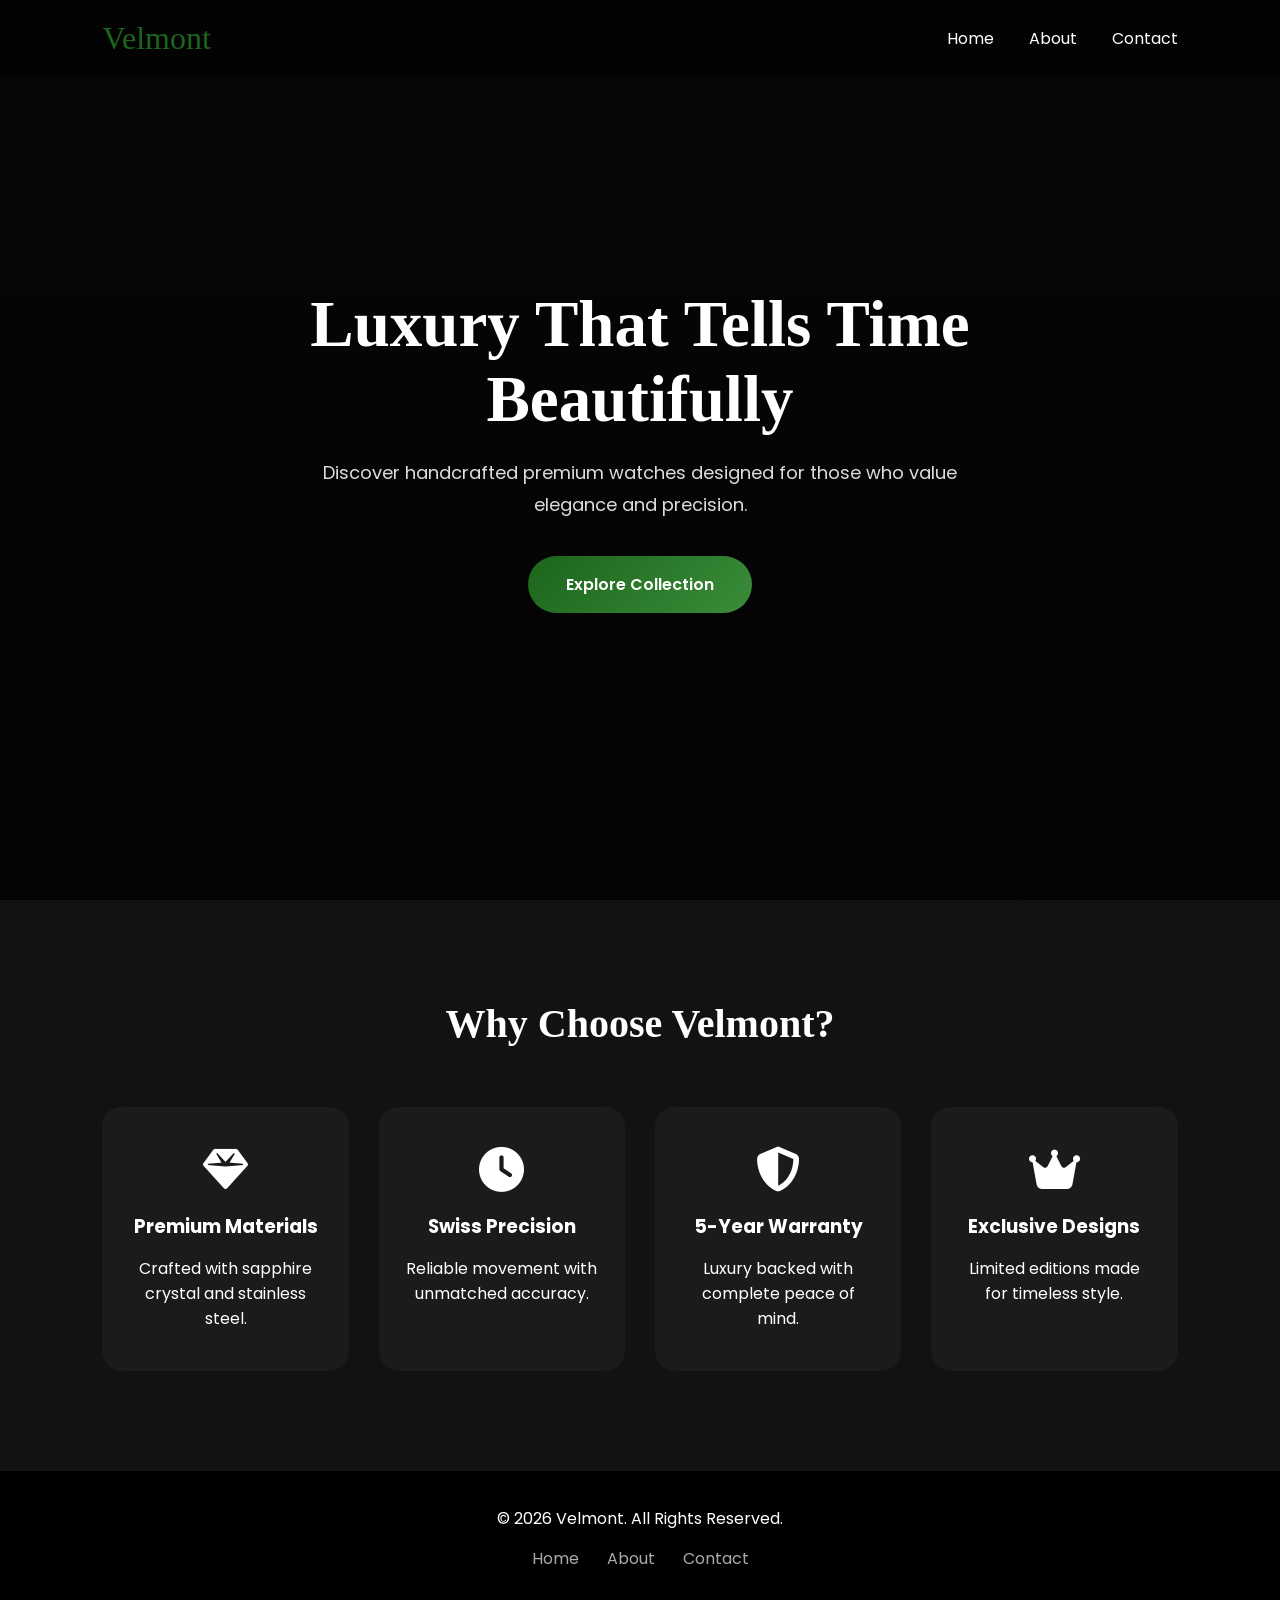
==== Index.html @ 8c07dc32 "Rename HomePage Task 1.html to Index.html" ====
<!DOCTYPE html>
<html lang="en">
<head>
<meta charset="UTF-8">
<meta name="viewport" content="width=device-width, initial-scale=1.0">

<title>Velmont</title>

<link rel="stylesheet" href="HomePage Task 1.css">

<link href="https://fonts.googleapis.com/css2?family=Poppins:wght@300;400;500;600&family=Playfair+Display:wght@700&display=swap" rel="stylesheet">

<link rel="stylesheet"
href="https://cdnjs.cloudflare.com/ajax/libs/font-awesome/6.5.2/css/all.min.css">

</head>
<body>

<header>

<nav>

<div class="logo">
Velmont
</div>

<ul>

<li><a href="#">Home</a></li>

<li><a href="#">About</a></li>

<li><a href="#">Contact</a></li>

</ul>

</nav>

</header>

<section class="hero">

<div class="overlay">

<h1>Luxury That Tells Time Beautifully</h1>

<p>
Discover handcrafted premium watches designed for those
who value elegance and precision.
</p>

<a href="#" class="btn">Explore Collection</a>

</div>

</section>

<section class="features">

<h2>Why Choose Velmont?</h2>

<div class="cards">

<div class="card">

<i class="fa-solid fa-gem"></i>

<h3>Premium Materials</h3>

<p>Crafted with sapphire crystal and stainless steel.</p>

</div>

<div class="card">

<i class="fa-solid fa-clock"></i>

<h3>Swiss Precision</h3>

<p>Reliable movement with unmatched accuracy.</p>

</div>

<div class="card">

<i class="fa-solid fa-shield-halved"></i>

<h3>5-Year Warranty</h3>

<p>Luxury backed with complete peace of mind.</p>

</div>

<div class="card">

<i class="fa-solid fa-crown"></i>

<h3>Exclusive Designs</h3>

<p>Limited editions made for timeless style.</p>

</div>

</div>

</section>

<footer>

<p>© 2026 Velmont. All Rights Reserved.</p>

<div class="footer-links">

<a href="#">Home</a>

<a href="#">About</a>

<a href="#">Contact</a>

</div>

</footer>

</body>
</html>
---- HomePage Task 1.css ----
*{
margin:0;
padding:0;
box-sizing:border-box;
}

html{
scroll-behavior:smooth;
}

body{

font-family:Poppins,sans-serif;
background:#0d0d0d;
color:white;

}

header{

position:fixed;
width:100%;
top:0;
left:0;
z-index:100;

background:rgba(0,0,0,.4);

backdrop-filter:blur(12px);

}

nav{

display:flex;
justify-content:space-between;
align-items:center;

padding:20px 8%;

}

.logo{

font-family:"Segoe Script";
font-size:32px;
color:#1C651B;

}

nav ul{

display:flex;
list-style:none;
gap:35px;

}

nav a{

text-decoration:none;
color:white;
transition:.3s;

}

nav a:hover{

color:#1C651B;

}

.hero{

height:100vh;

background:

linear-gradient(rgba(0,0,0,.55),rgba(0,0,0,.75)),
url("http://images.pexels.com/photos/31642725/pexels-photo-31642725.jpeg?_gl=1*sbq4nl*_ga*MzM4NjA2MzYzLjE3Nzk5MDE4Njk.*_ga_8JE65Q40S6*czE3ODM5MzE4NjQkbzQkZzEkdDE3ODM5MzE5MjkkajU5JGwwJGgw");

background-size:cover;
background-position:center;

display:flex;
justify-content:center;
align-items:center;

text-align:center;

padding:20px;

}

.overlay{

max-width:700px;

}

.hero h1{

font-family:"Segoe Script";

font-size:65px;

margin-bottom:20px;

}

.hero p{

font-size:18px;

line-height:1.8;

margin-bottom:35px;

color:#ddd;

}

.btn{

display:inline-block;

padding:16px 38px;

background:linear-gradient(135deg,#1C651B,#3A8C3A);

color:white;

text-decoration:none;

font-weight:600;

border-radius:50px;

transition:.35s;

}

.btn:hover{

transform:translateY(-5px);

box-shadow:0 15px 35px rgba(212,175,55,.35);

}

.features{

padding:100px 8%;

text-align:center;

background:#121212;

}

.features h2{

font-size:40px;

margin-bottom:60px;

font-family:"Segoe Script";

}

.cards{

display:grid;

grid-template-columns:repeat(4,1fr);

gap:30px;

}

.card{

background:#1b1b1b;

padding:40px 25px;

border-radius:20px;

transition:.4s;

}

.card:hover{

transform:translateY(-10px);

background:#1C651B;

color:white;

}

.card i{

font-size:45px;

margin-bottom:20px;

}

.card h3{

margin-bottom:15px;

}

footer{

background:#000;

padding:35px;

text-align:center;

}

.footer-links{

margin-top:15px;

}

.footer-links a{

color:#aaa;

margin:0 12px;

text-decoration:none;

transition:.3s;

}

.footer-links a:hover{

color:#1C651B;

}

@media(max-width:900px){

.cards{

grid-template-columns:repeat(2,1fr);

}

.hero h1{

font-size:50px;

}

}

@media(max-width:600px){

nav{

flex-direction:column;

gap:15px;

}

nav ul{

gap:20px;

}

.cards{

grid-template-columns:1fr;

}

.hero h1{

font-size:38px;

}

.hero p{

font-size:16px;

}

}
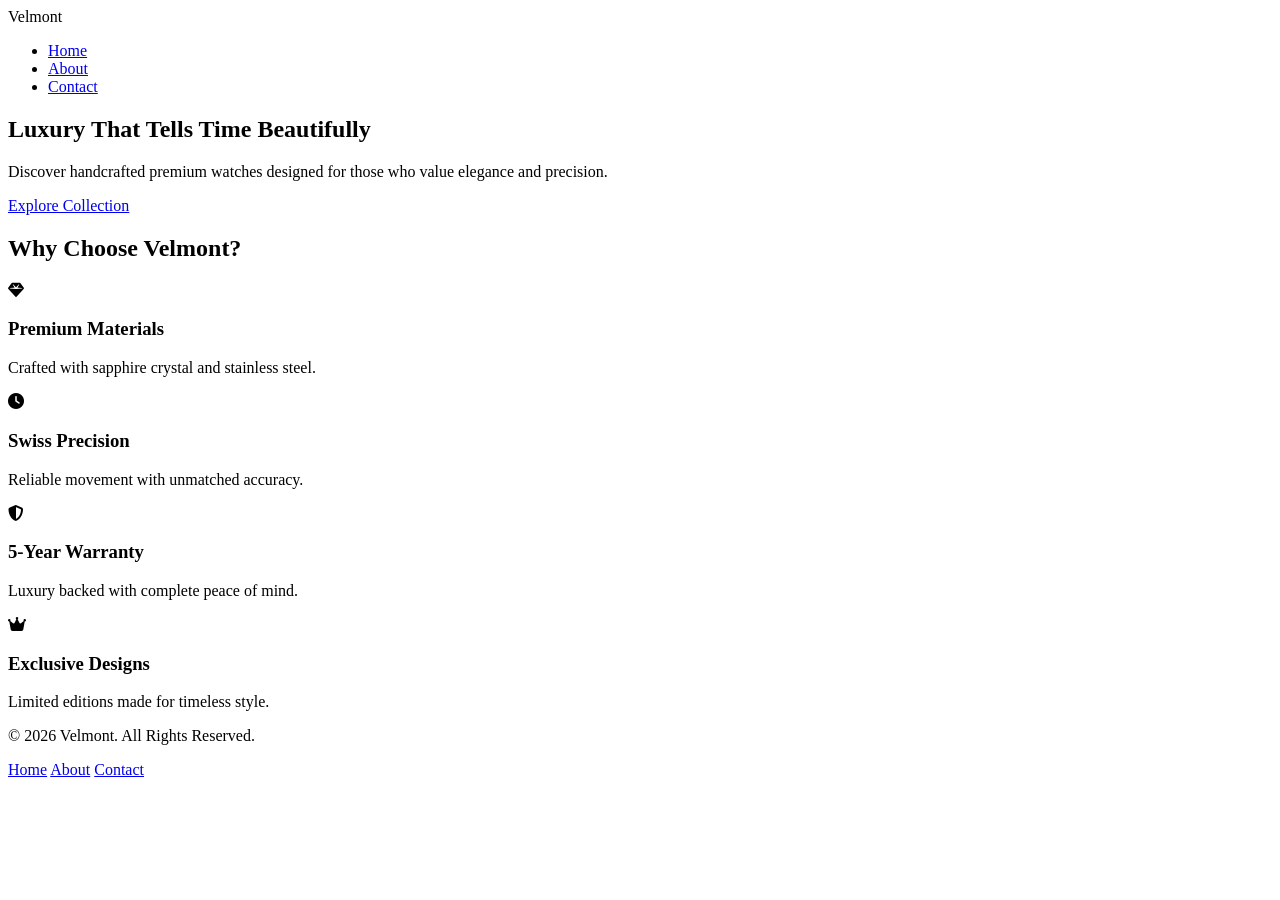
==== commit 538c9ebe: "Update Index.html" ====
--- a/Index.html
+++ b/Index.html
@@ -6,7 +6,7 @@
 
 <title>Velmont</title>
 
-<link rel="stylesheet" href="HomePage Task 1.css">
+<link rel="stylesheet" href="Style.css">
 
 <link href="https://fonts.googleapis.com/css2?family=Poppins:wght@300;400;500;600&family=Playfair+Display:wght@700&display=swap" rel="stylesheet">
 
